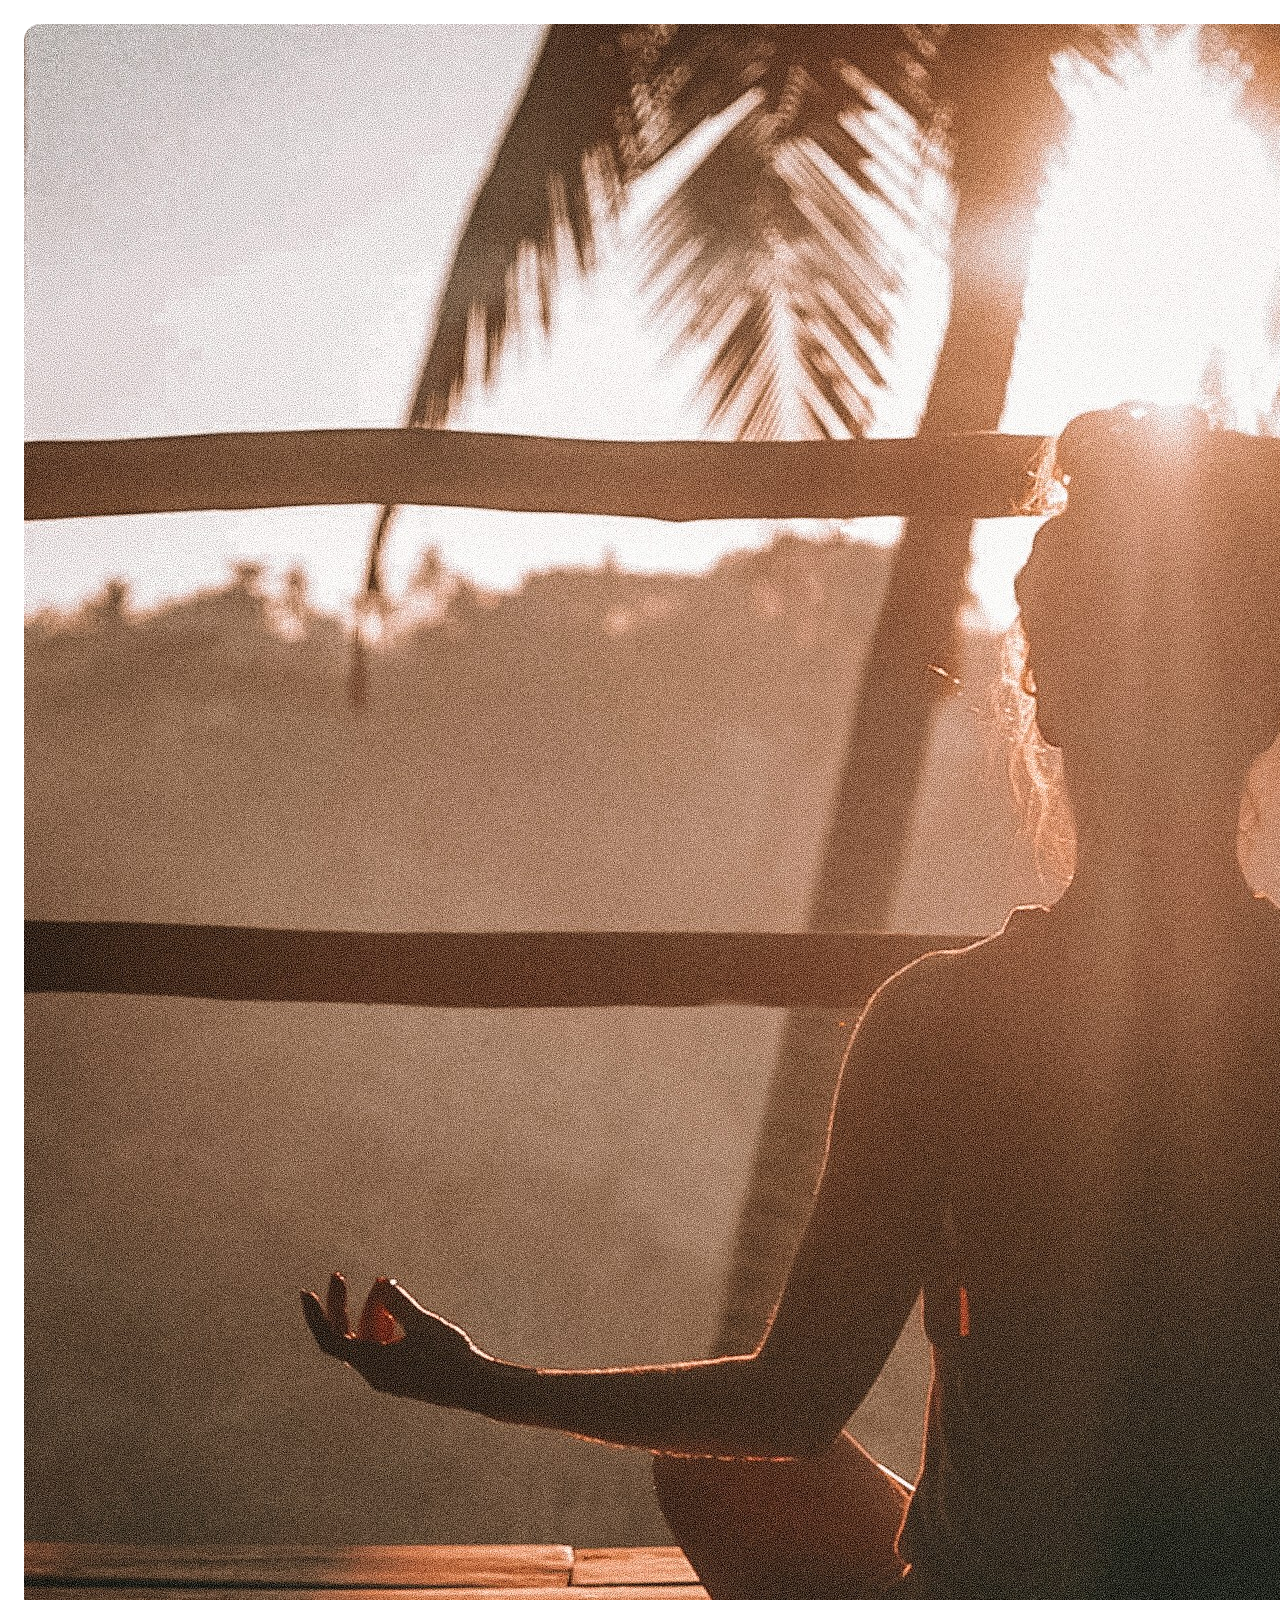
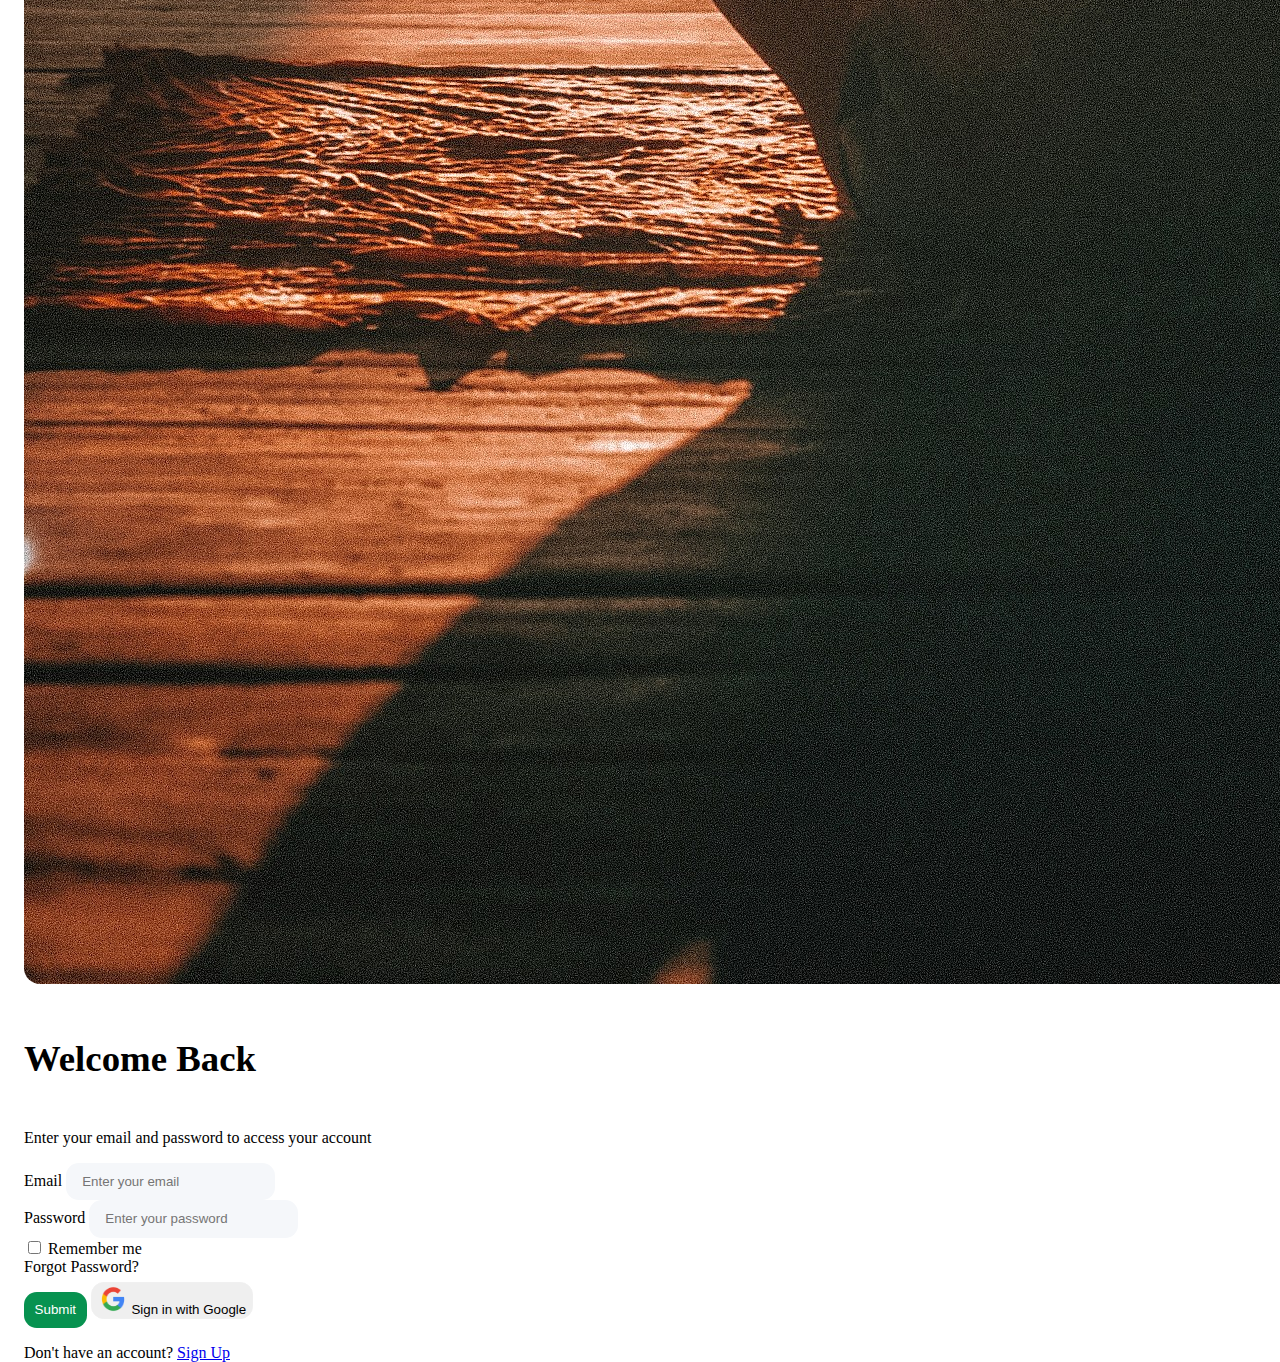
==== sign-in.html @ 912a8a88 "initial commit" ====
<!DOCTYPE html>
<html lang="en">
  <head>
    <meta charset="UTF-8" />
    <meta name="viewport" content="width=device-width, initial-scale=1.0" />
    <title>Sign in</title>

    <!-- favicon -->
    <link rel="icon" type="image/x-icon" href="/assets/images/favicon.png" />
    <!-- main css -->
    <link rel="stylesheet" href="./css/style.css" />
    <!-- bootstrap css -->
    <link
      href="https://cdn.jsdelivr.net/npm/bootstrap@5.0.2/dist/css/bootstrap.min.css"
      rel="stylesheet"
      integrity="sha384-EVSTQN3/azprG1Anm3QDgpJLIm9Nao0Yz1ztcQTwFspd3yD65VohhpuuCOmLASjC"
      crossorigin="anonymous"
    />
  </head>
  <body>
    <section class="account">
      <div class="content h-100">
        <div class="row h-100">
          <div class="col-12 col-md-6 left h-100">
            <div class="img-part h-100">
              <img
                src="./assets/images/jared-rice-NTyBbu66_SI-unsplash.jpg"
                class="w-100 h-100"
              />
            </div>
          </div>
          <div
            class="col-12 col-md-6 right d-flex flex-column align-items-center justify-content-center h-100"
          >
            <div class="row">
              <div class="col-12 col-md-12 heading text-center">
                <h4 class="title mb-0">Welcome Back</h4>
                <p class="sub-title mt-1">
                  Enter your email and password to access your account
                </p>
              </div>
            </div>
            <form class="account-form mt-5">
              <div class="form-group">
                <label for="exampleInputEmail1">Email</label>
                <input
                  type="email"
                  class="form-control mt-2"
                  id="exampleInputEmail1"
                  aria-describedby="emailHelp"
                  placeholder="Enter your email"
                />
              </div>
              <div class="form-group mt-3">
                <label for="exampleInputPassword1">Password</label>
                <input
                  type="password"
                  class="form-control mt-2"
                  id="exampleInputPassword1"
                  placeholder="Enter your password"
                />
              </div>
              <div class="row mt-2">
                <div class="col">
                  <div class="form-check">
                    <input
                      type="checkbox"
                      class="form-check-input"
                      id="exampleCheck1"
                    />
                    <label class="form-check-label" for="exampleCheck1"
                      >Remember me</label
                    >
                  </div>
                </div>
                <div class="col w-100 text-end">
                  <a class="ms-auto text-dark">Forgot Password?</a>
                </div>
              </div>

              <button type="submit" class="btn primary-btn w-100">
                Submit
              </button>
              <button
                type="submit"
                class="btn google-btn w-100 d-flex align-items-center justify-content-center mt-3"
              >
                <img src="./assets/images/pngegg.png" width="30" height="30" />
                <span class="d-block ms-2">Sign in with Google</span>
              </button>
            </form>
            <p class="mt-3">
              Don't have an account?
              <a href="/sign-up.html" class="text-dark">Sign Up</a>
            </p>
          </div>
        </div>
      </div>
    </section>
  </body>
</html>
---- css/style.css ----
@import url("https://fonts.googleapis.com/css2?family=Poppins:ital,wght@0,100;0,200;0,300;0,400;0,500;0,600;0,700;0,800;0,900;1,100;1,200;1,300;1,400;1,500;1,600;1,700;1,800;1,900&display=swap");

:root {
  --primary-color: #079250;
  --white-color: #ffffff;
  --background-color: #e1e5f2;
  --font-color: #272829;
}

.header {
  z-index: 11;
}

@media (max-width: 1080px) {
  .header .navbar-nav {
    margin-left: 0 !important;
    text-align: center;
  }
  .header .btns {
    width: 60%;
    text-align: center;
    background-color: var(--background-color);
    border-radius: 1rem;
    padding: 0.5rem;
    margin: auto;
  }
}
/* common css */
.primary-btn {
  background-color: var(--primary-color) !important;
  color: var(--white-color) !important;
  border: 1px solid transparent !important;
  border-radius: 3rem !important;
}

.primary-btn:hover {
  background-color: transparent !important;
  border: 1px solid var(--primary-color) !important;
  color: var(--primary-color) !important;
}

/* banner section */
.banner {
  height: 100vh;
  padding-top: 5rem;
}

.banner .left .content .title {
  font-size: 3.5rem;
  font-weight: 600;
}

.banner .left .content .sub-title {
  font-size: 1rem;
  color: #566173;
}

.banner .left .subscribe-email .form-control {
  border-radius: 2rem;
}
.banner .right img {
  width: 75%;
  display: block;
  margin-left: auto;
}

@media (max-width: 1080px) {
  .banner {
    height: 100%;
    padding-top: 6rem;
  }
  .banner .right {
    display: flex;
    align-items: center;
  }
  .banner .right img {
    margin-left: auto;
  }
  .banner .left .content {
    padding: 1rem;
  }
  .banner .left .content .title {
    font-size: 1.7rem;
  }
  .banner .left .content .subscribe-email {
    width: 100%;
    align-items: center;
    justify-content: space-between;
    margin-top: 0 !important;
    flex-direction: column;
  }
  .banner .left .content .subscribe-email form div {
    margin-bottom: 0.5rem !important;
  }
  .banner .left .content .subscribe-email form {
    width: 100%;
  }
  .banner .left .content .subscribe-email .primary-btn {
    width: 100%;
    margin-left: 0 !important;
  }
}
@media (max-width: 530px) {
  .banner {
    height: 100%;
    padding-top: 5.5rem;
  }
  .banner .row {
    flex-direction: column-reverse;
  }
  .banner .right img {
    margin: auto;
  }

  .banner .left .content {
    padding: 1rem;
  }

  .banner .left .content .title {
    font-size: 1.5rem;
  }

  .banner .left .content .subscribe-email {
    width: 100%;
    align-items: center;
    justify-content: space-between;
    margin-top: 0 !important;
    flex-direction: column;
  }
  .banner .left .content .subscribe-email form div {
    margin-bottom: 0.5rem !important;
  }
  .banner .left .content .subscribe-email form {
    width: 100%;
  }
  .banner .left .content .subscribe-email .primary-btn {
    width: 100%;
    margin-left: 0 !important;
  }
}

/* about section */
.about-us {
  height: 100vh;
  display: flex;
  align-items: center;
  background-color: var(--background-color);
}
.about-us .left .content {
  height: 500px;
}
.about-us .left .content img {
  height: 100%;
  width: 70%;
  border-radius: 2rem;
  display: block;
}
.about-us .left .content img:nth-child(2) {
  left: 40%;
  bottom: -5%;
  width: 60%;
  height: auto;
  display: block;
}

.about-us .right .content .title {
  font-size: 2.6rem;
  line-height: 50px;
  font-weight: 600;
}

.about-us .right .content .second-title {
  font-weight: 600;
}

@media (max-width: 1080px) {
  .about-us {
    height: 100%;
    padding: 2rem;
  }
  .about-us .container .row {
    flex-direction: column;
    gap: 2.5rem;
  }
  .about-us .container .row .right {
    margin: 0 !important;
  }
  .about-us .left .content img {
    width: 60%;
  }
}

@media (max-width: 530px) {
  .about-us {
    height: 100%;
    padding: 1.5rem 0.5rem;
  }
  .banner .row {
    /* flex-direction: column-reverse; */
  }
  .about-us .left .content {
    height: auto;
  }
  .about-us .left .content img {
    width: 100%;
    height: auto;
  }
  .about-us .left .content img:nth-child(2) {
    width: 80%;
    left: 50%;
    top: 70%;
    transform: translateX(-50%);
  }

  .about-us .right .content {
    margin-top: 2.5rem;
  }
  .about-us .right .content .title {
    font-size: 2rem;
    line-height: 2.5rem;
  }
}

/* articles section */
.articles {
  height: 100%;
  padding: 6rem 1rem;
}

.articles .title h3 {
  font-size: 2.5rem;
  font-weight: 600;
}

.articles .content {
  background-color: var(--white-color);
  box-shadow: 0 0 12px rgba(0, 0, 0, 0.08);
  border-radius: 1rem;
}

.articles .content img {
  width: 100%;
  height: 210px;
  border-radius: 0.8rem 0.8rem 0 0;
  object-fit: cover;
}

.articles .content .heading {
  font-size: 1.3rem;
  margin-top: 0.5rem;
  font-weight: 600;
}

.articles .content .sub-head {
  font-size: 0.8rem;
  color: #bebebe;
}

@media (max-width: 1080px) {
  .articles {
    height: 100%;
    padding: 2rem;
  }
  .articles .container .row {
    row-gap: 2rem;
  }
}

@media (max-width: 530px) {
  .articles {
    padding: 2rem 0.5rem;
  }

  .articles .title h3 {
    font-size: 2rem;
  }

  .articles .row:nth-child(2) {
    gap: 2rem;
  }

  .articles .content .heading {
    line-height: 1.6rem;
    font-size: 1.2rem;
  }
}
/* tabs section */
.tabs-section {
  background-color: var(--background-color);
  padding: 3rem;
}
.tabs-section .nav-pills {
  background: rgba(255, 255, 255, 0.4);
  backdrop-filter: saturate(180%) blur(10px);
  border-radius: 2rem;
  gap: 2rem;
  padding: 0 2rem;
}
.tabs-section .nav-pills .nav-link {
  color: var(--font-color);
  border-radius: 0rem;
}
.tabs-section .nav-pills .nav-link.active {
  background-color: transparent;
  border-bottom: 2px solid var(--primary-color);
  color: var(--primary-color);
}

@media (max-width: 530px) {
  .tabs-section {
    padding: 1.5rem 0.5rem;
  }

  .tabs-section .container {
    width: 100% !important;
    padding: 0 !important;
    position: relative;
  }
  .tabs-section .nav-pills {
    width: 90% !important;
    position: absolute;
    top: 0;
    gap: 0rem;
    padding: 0rem 0.7rem;
    justify-content: space-between;
  }
  .tabs-section .nav-pills .nav-link {
    padding: 0.5rem 0.4rem;
    font-size: 0.7rem;
  }
  .tabs-section .tab-content {
    margin-top: 3.5rem !important;
  }
  .tabs-section .tab-content .tab-pane {
    width: 90% !important;
    margin: 0 auto;
  }
  .tabs-section .tab-content .tab-pane p {
    width: 90% !important;
  }
}
/* blogs section */
.blogs {
  height: 100%;
  padding: 6rem 2rem;
}

.blogs .title h3 {
  font-size: 2.5rem;
  font-weight: 600;
}

.blogs .content {
  /* background-color: var(--white-color); */
  border-radius: 1rem;
}

.blogs .content img {
  width: 100%;
  height: 210px;
  border-radius: 0.8rem;
  object-fit: cover;
}

.blogs .content .date {
  font-size: 0.9rem;
  color: #6c757d;
}
.blogs .content .heading {
  font-size: 1.3rem;
  margin-top: 0.5rem;
  font-weight: 600;
}

.blogs .content .sub-head {
  font-size: 0.8rem;
  color: #6c757d;
}

@media (max-width: 1080px) {
  .blogs {
    height: 100%;
    padding: 2rem;
  }
  .blogs .container .row {
    row-gap: 2rem;
  }
}

@media (max-width: 530px) {
  .blogs {
    padding: 2rem 0.5rem;
  }

  .blogs .title h3 {
    font-size: 2rem;
  }

  .blogs .row:nth-child(2) {
    gap: 2rem;
  }

  .blogs .content .heading {
    font-size: 1.2rem;
    line-height: 1.6rem;
  }
}

/* contact us section */
.contact-us {
  height: 100%;
  padding: 6rem 2rem;
  background-color: var(--background-color);
}

.contact-us .title h3 {
  font-size: 2.5rem;
  font-weight: 600;
}

.contact-us .left .mess {
  width: 70%;
}

.contact-us .support .customer .title {
  font-size: 1.4rem;
  font-weight: 500;
}

.contact-us .right .content {
  padding: 2rem;
  box-shadow: 0 0 12px rgba(0, 0, 0, 0.08);
  border-radius: 1rem;
  background-color: var(--white-color);
}

.contact-us .right .content .form-control {
  border-radius: 3rem !important;
  padding: 0.7rem 1rem;
}

.contact-us .right .content .text-area-control {
  border-radius: 1rem !important;
}
.contact-us .right .content .contact-btn {
  padding: 0.7rem 1.3rem;
}

@media (max-width: 1080px) {
  .contact-us {
    height: 100%;
    padding: 2rem;
  }
}

@media (max-width: 530px) {
  .contact-us {
    padding: 1.5rem 0.5rem;
  }

  .contact-us .left .mess {
    width: 100%;
  }

  .contact-us .support {
    display: flex;
    flex-direction: column;
    align-items: start !important;
  }

  .contact-us .customer {
    flex-basis: 49%;
  }

  .contact-us .customer .title {
    line-height: 1.7rem;
  }
  .contact-us .customer p {
    width: 100% !important;
  }

  .contact-us .right .content {
    padding: 1rem;
  }

  .contact-us .right .content .contact-btn {
    padding: 0.5rem;
  }

  .contact-us .right .row .col-12:nth-child(2) {
    margin-top: 1rem;
  }
}
/* footer section */
.footer {
  width: 100%;
  border-top: 1px solid var(--background-color);
  padding: 2rem;
}

.footer .content {
  gap: 1rem;
}

.footer .content .links {
  gap: 0.8rem;
}

.footer .content .links .link {
  text-decoration: none;
}

.footer .content .links .link:hover {
  cursor: pointer;
}

.footer .content .social {
  gap: 0.5rem;
  align-items: center;
}
.footer .content .social .icons {
  gap: 0.5rem;
  margin-left: 1rem;
  display: flex;
}
.footer .content .social .icons i {
  height: 2.3rem;
  width: 2.3rem;
  display: flex;
  align-items: center;
  justify-content: center;
  background-color: var(--primary-color);
  border-radius: 50%;
  color: var(--white-color);
  cursor: pointer;
}
.footer .content .social .icons i:hover {
  background-color: transparent;
  border: 1px solid var(--primary-color);
  color: var(--primary-color);
}
.footer .content .foot-logo {
  width: 3rem;
  height: 3rem;
}

@media (max-width: 530px) {
  .footer {
    padding: 1.5rem 0.5rem;
  }
  .footer .content {
    flex-direction: column;
  }
  .footer .content .links {
    flex-wrap: wrap;
    gap: 0.5rem;
    justify-content: center;
  }
  .footer .content .social {
    justify-content: center;
  }
}

/* account sign-in and sign-up */
.account {
  height: 100vh;
  width: 100vw;
  padding: 1rem;
}
.account .left img {
  border-radius: 1rem;
  object-fit: cover;
}
.account .heading .title {
  font-size: 2.3rem;
  font-weight: 600;
}
.account-form .form-group {
  width: 29.25rem;
}
.account-form .form-group .form-control {
  background-color: #f5f7fa;
  border: none;
  padding: 0.7rem 1rem;
  border-radius: 0.8rem;
}
.account .right .primary-btn {
  margin-top: 1rem;
  border-radius: 0.8rem !important;
  padding: 0.6rem !important;
}

.account .right .google-btn {
  border: 1px solid #f0f0f0;
  border-radius: 0.8rem !important;
}

/* (A) MATERIAL ICONS */
.aWrap .svg-inline--fa {
  color: white !important;
}

/* (B) WRAPPER */
.aWrap {
  font-family: Arial, Helvetica, sans-serif;
  display: flex;
  align-items: center;
  justify-content: space-between;
  /* allow buttons to wrap into another row on small screens */
  /* flex-wrap: wrap; */
  width: 330px;
  padding: 10px 20px;
  margin: 5px auto;
  border-radius: 10px;
  background: #ebf0fd;
  gap: 1rem;
  border: 1px solid rgba(0, 0, 0, 0.1);
}

.aWrap,
.aWrap * {
  box-sizing: border-box;
}

/* (C) PLAY/PAUSE BUTTON */
.aPlay {
  padding: 0;
  margin: 0;
  background: 0;
  border: 0;
  cursor: pointer;
}

.aPlay .aPlayIco i {
  color: #272829;
}

/* (D) TIME */
.aCron {
  font-size: 14px;
  color: #272829;
  margin: 0 10px;
}

/* (E) RANGE SLIDERS */
/* (E1) HIDE DEFAULT */
.aWrap input[type="range"] {
  appearance: none;
  border: none;
  outline: none;
  box-shadow: none;
  width: 150px;
  padding: 0;
  margin: 0;
  background: 0;
}

.range,
.range-volume {
  position: relative;
  display: flex;
  align-items: center;
}

.range input,
.range-volume input {
  position: relative;
  z-index: 1;
}

.range .change-range,
.range-volume .change-range {
  position: absolute;
  left: 0;
  top: 0;
  height: 6px;
  width: 0px;
  background-color: rgb(27, 28, 29);
  border-radius: 10px 0 0 10px;
}

.range-volume .change-range {
  height: 10px;
  width: 95%;
}

.under-ranger {
  position: absolute;
  left: 0;
  top: 0;
  height: 6px;
  width: 100%;
  background-color: rgb(63, 63, 63);
  border-radius: 10px;
}

.range-volume .under-ranger {
  height: 10px;
}

.aWrap input[type="range"]::-webkit-slider-thumb {
  appearance: none;
}

/* (E2) CUSTOM SLIDER TRACK */
.aWrap input[type="range"]::-webkit-slider-runnable-track {
  background: transparent;
  height: 6px;
  border-radius: 10px;
}

/* (E3) CUSTOM SLIDER BUTTON */
.aWrap input[type="range"]::-webkit-slider-thumb {
  width: 16px;
  height: 16px;
  border-radius: 50%;
  border: 0;
  background: #fff;
  position: relative;
  cursor: pointer;
  margin-top: -5px;
}

.aWrap input[type="range"]::-moz-range-thumb {
  width: 16px;
  height: 16px;
  border-radius: 50%;
  border: 0;
  background: #fff;
  position: relative;
  cursor: pointer;
  margin-top: -5px;
}
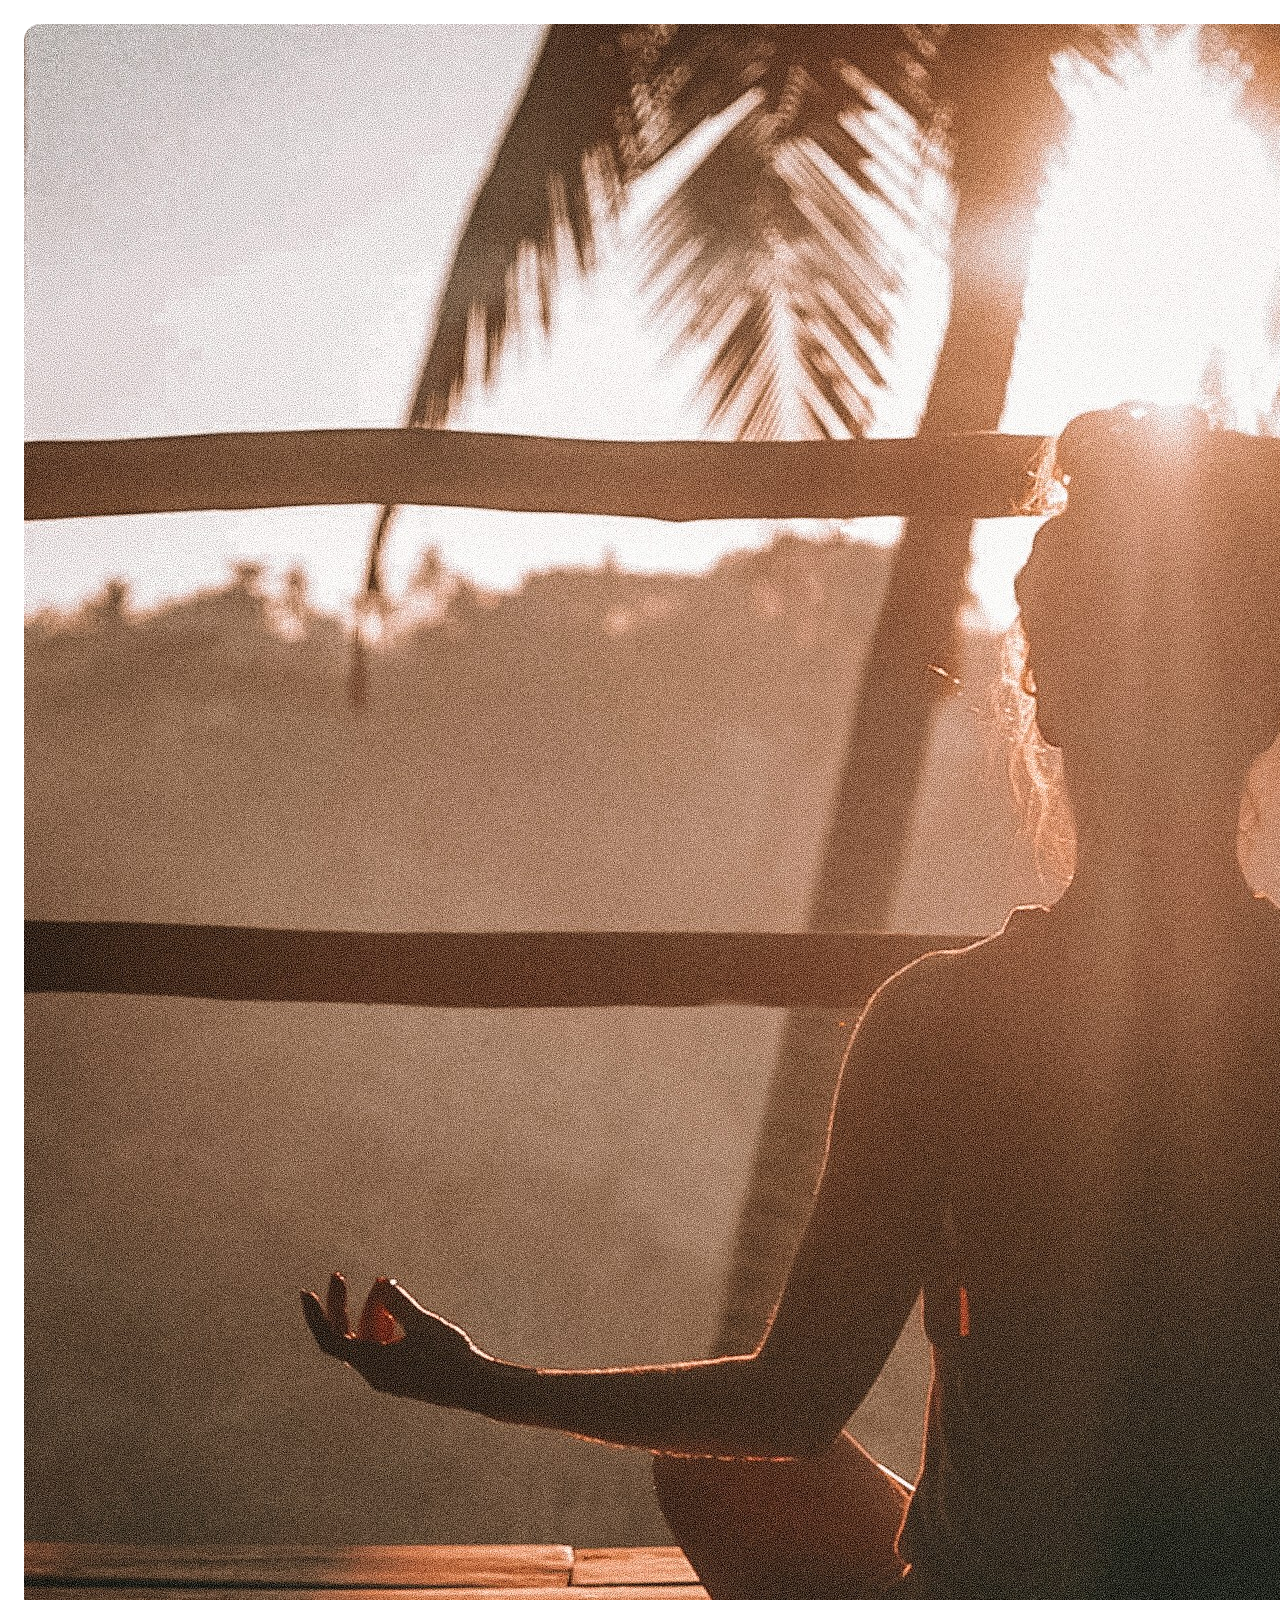
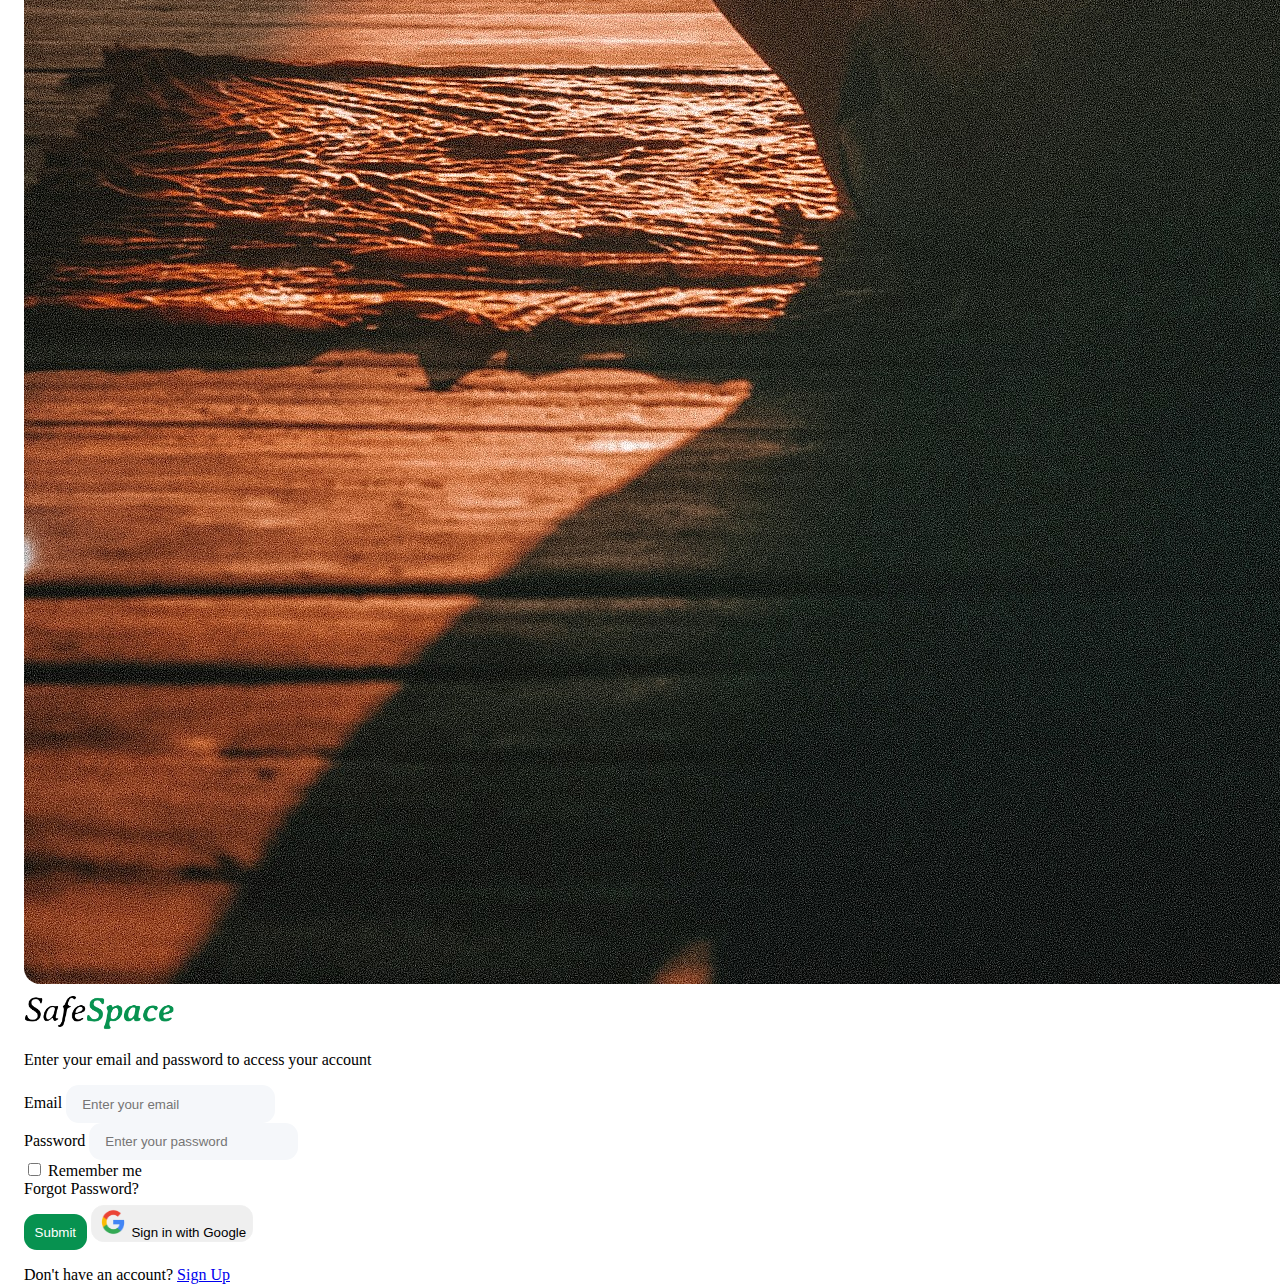
==== commit 753392b2: "login register responsive" ====
--- a/sign-in.html
+++ b/sign-in.html
@@ -34,7 +34,7 @@
           >
             <div class="row">
               <div class="col-12 col-md-12 heading text-center">
-                <h4 class="title mb-0">Welcome Back</h4>
+                <img src="./assets/images/logo.png" width="150" />
                 <p class="sub-title mt-1">
                   Enter your email and password to access your account
                 </p>
--- a/css/style.css
+++ b/css/style.css
@@ -593,6 +593,48 @@
 .account .right .google-btn {
   border: 1px solid #f0f0f0;
   border-radius: 0.8rem !important;
+}
+
+@media (max-width: 1120px) {
+  .account {
+    height: 100vh;
+    overflow-y: scroll;
+  }
+  .account .left {
+    display: none;
+  }
+  .account .right {
+    width: 100%;
+    display: flex;
+    align-items: center;
+    justify-content: center;
+  }
+  .account .right .account-form {
+    padding: 2rem;
+    width: 80%;
+  }
+  .account .right .account-form .form-group {
+    width: 100%;
+  }
+}
+
+@media (max-width: 630px) {
+  .account {
+    height: 100%;
+    overflow-y: scroll;
+  }
+  .account .left {
+    display: none;
+  }
+  .account .right {
+    width: 100%;
+  }
+  .account .right .account-form {
+    width: 100%;
+  }
+  .account .right .account-form .form-group {
+    width: 100%;
+  }
 }
 
 /* (A) MATERIAL ICONS */
